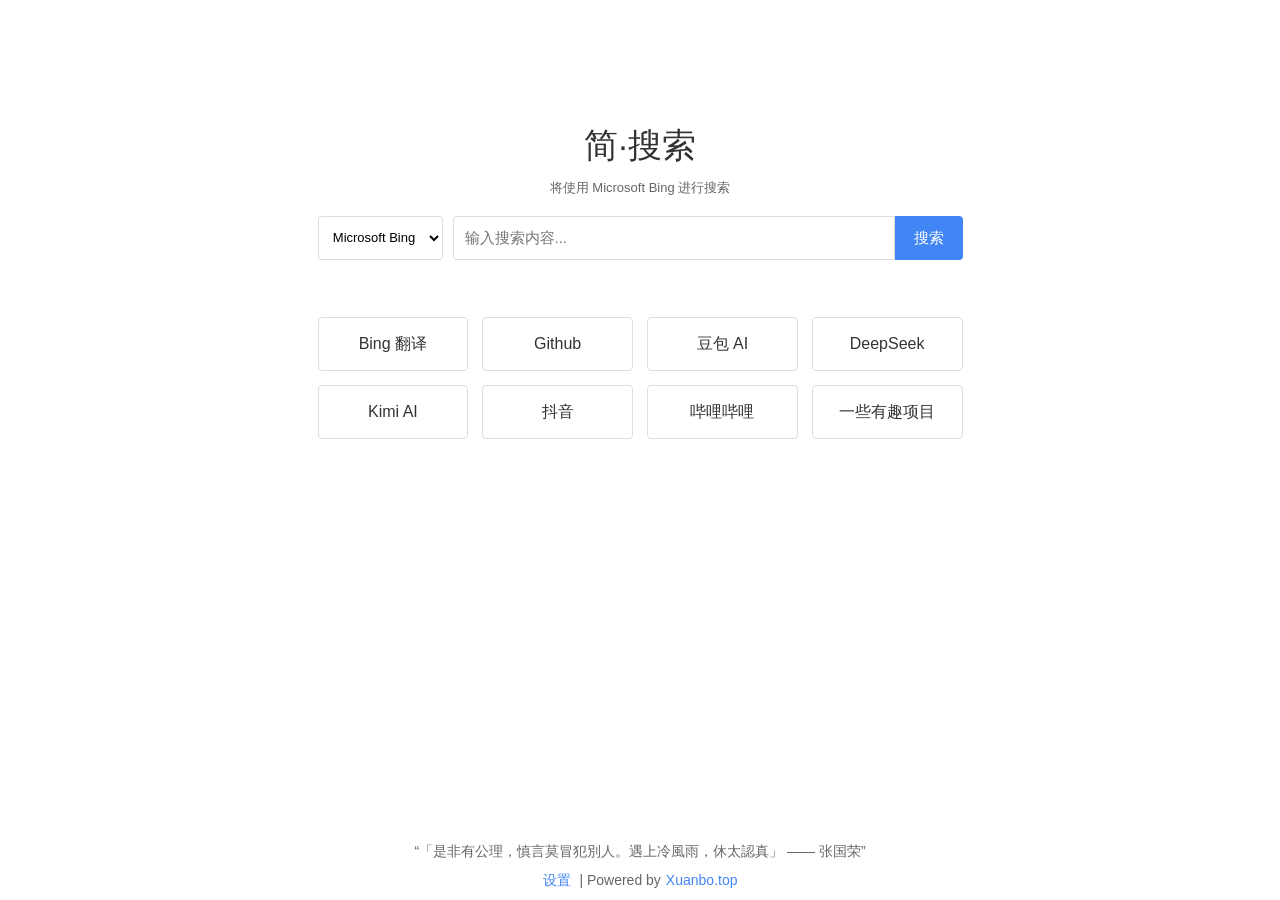
==== index.html @ 9888488c "Add files via upload" ====
<!DOCTYPE html>
<html lang="zh-CN">
<head>
    <meta charset="UTF-8">
    <script src="https://xuanbo.top/assets/simple-notice/index.js"></script>
    <meta name="viewport" content="width=device-width, initial-scale=1.0">
    <title>简·搜索</title>
    <script>
      // 立即设置主题防止闪烁
      // 1. 全局开启进度条
      SimpleNotify.configure({ showProgressBar: true });
      (function() {
          const savedTheme = localStorage.getItem('theme') || 'light';
          document.documentElement.setAttribute('data-bs-theme', savedTheme);
      })();

  </script>
    <link rel="stylesheet" href="style.css">
    <link rel="icon" href="./ico.png" type="image/png">
    <script src="UIsettings.js"></script>
    <script src="theme.js"></script>
</head>
<script>
if ('serviceWorker' in navigator) {
  window.addEventListener('load', function() {
    navigator.serviceWorker.register('/sw.js').then(function(registration) {
      console.log('ServiceWorker 注册成功:', registration.scope);
    }, function(err) {
      console.log('ServiceWorker 注册失败:', err);
    });
  });
}
</script>
<body>
    <div class="weather-display" id="weatherDisplay"></div>
    <div class="container">
        <h1 class="search-title">简·搜索</h1>
        <div class="search-subtitle" id="searchSubtitle">将使用 Microsoft Bing 进行搜索</div>
        
        <div class="search-row">
            <div class="engine-selector">
                <select id="engineSelect"></select>
            </div>
            <div class="search-box">
                <input type="text" id="searchInput" placeholder="输入搜索内容..." autocomplete="off" autofocus>
                <button id="searchButton">搜索</button>
            </div>
        </div>
        <ul id="suggestions"></ul>
        <br>
        <div class="quick-links" id="quickLinks"></div>
    </div>

    <div class="footer">
        <div class="hitokoto" id="hitokoto"></div>
        <div class="links">
            <a href="settings.html">设置</a> | Powered by<a href="http://xuanbo.top" target="_blank">Xuanbo.top</a>
        </div>
        <div class="links-OnlySettings">
            <a href="settings.html">设置</a>
        </div>
    </div>
    <script src="script.js"></script>
    <script src="title.js"></script>
</body>
</html>
---- style.css ----
/* 防止闪烁的基础样式 */
html {
    background-color: #fff;
    transition: background-color 0.2s ease;
}

html[data-bs-theme="dark"] {
    background-color: #1e1e1e;
}

/* 基础样式 */
body {
    font-family: 'Segoe UI', Tahoma, Geneva, Verdana, sans-serif;
    margin: 0;
    padding: 0;
    background: white;
    color: #333;
    display: flex;
    flex-direction: column;
    min-height: 100vh;
    overflow-x: hidden;
    transition: background-color 0.3s ease, color 0.3s ease;
}

/* 容器样式 */
.container {
    width: 95%;
    max-width: 665px;
    margin: 100px auto 20px;
    padding: 0 10px;
    flex: 1;
    box-sizing: border-box;
    transition: all 0.3s ease;
}

/* 搜索标题 */
.search-title {
    text-align: center;
    margin-bottom: 10px;
    font-weight: 100;
    font-family: 'Segoe UI', 'Microsoft YaHei', sans-serif;
    font-size: 34px;
    color: #333;
    transition: color 0.3s ease;
}

.search-subtitle {
    text-align: center;
    margin-bottom: 19px;
    color: #666;
    font-size: 13px;
    transition: color 0.3s ease;
}

/* 搜索框区域 */
.search-row {
    display: flex;
    align-items: center;
    margin-bottom: 10px;
    width: 100%;
}

.engine-selector {
    flex: 0 0 auto;
    margin-right: 10px;
    height: 44px;
}

.engine-selector select {
    height: 100%;
    padding: 0 10px;
    border: 1px solid #ddd;
    border-radius: 4px;
    background: white;
    font-size: 13px;
    min-width: 114px;
    width: auto;
    max-width: 190px;
    white-space: nowrap;
    overflow: hidden;
    text-overflow: ellipsis;
    line-height: 42px;
    text-align: center;
    text-align-last: center;
    -moz-text-align-last: center;
    transition: all 0.3s ease;
}

.search-box {
    display: flex;
    flex: 1;
    height: 44px;
}

#searchInput {
    flex: 1;
    padding: 11px;
    font-size: 15px;
    border: 1px solid #ddd;
    border-radius: 4px 0 0 4px;
    outline: none;
    height: 100%;
    box-sizing: border-box;
    line-height: 19px;
    transition: all 0.3s ease;
}

#searchButton {
    padding: 0 19px;
    background: #4285f4;
    color: white;
    border: none;
    border-radius: 0 4px 4px 0;
    cursor: pointer;
    font-size: 15px;
    height: 100%;
    line-height: 44px;
    transition: background-color 0.3s ease;
}

#searchButton:hover {
    background: #3367d6;
}

/* 搜索建议 */
#suggestions {
    list-style: none;
    padding: 0;
    margin: 5px 0 0 0;
    border: 1px solid #ddd;
    border-radius: 4px;
    box-shadow: 0 2px 4px rgba(0,0,0,0.1);
    display: none;
    position: absolute;
    width: calc(95% - 38px);
    max-width: 665px;
    z-index: 100;
    background: white;
    box-sizing: border-box;
    left: 50%;
    transform: translateX(-50%);
    transition: all 0.3s ease;
}

#suggestions li {
    padding: 10px;
    cursor: pointer;
    background: white;
    border-bottom: 1px solid #eee;
    overflow: hidden;
    text-overflow: ellipsis;
    white-space: nowrap;
    line-height: 1.5;
    transition: all 0.3s ease;
}

#suggestions li:hover {
    background-color: #f8f9fa;
}

#suggestions li:last-child {
    border-bottom: none;
}

/* 快捷链接 */
.quick-links {
    display: grid;
    grid-template-columns: repeat(4, 1fr);
    gap: 14px;
    margin-top: 29px;
}

.quick-link-item {
    background: white;
    padding: 14px;
    border-radius: 4px;
    cursor: pointer;
    transition: all 0.3s ease;
    border: 1px solid #dddddd;
    text-align: center;
    overflow: hidden;
    text-overflow: ellipsis;
    white-space: nowrap;
    line-height: 1.5;
}

.quick-link-item:hover {
    transform: translateY(-2px);
    box-shadow: 0 2px 5px rgba(0,0,0,0.15);
    border-color: #ddd;
}

/* 页脚 */
.footer {
    text-align: center;
    padding: 10px;
    margin-top: auto;
    color: #666;
    position: relative;
    bottom: 0;
    width: 100%;
    box-sizing: border-box;
    font-size: 14px;
    transition: color 0.3s ease;
}

.hitokoto {
    margin-bottom: 10px;
    quotes: "“" "”";
    padding: 0 20px;
    box-sizing: border-box;
    overflow: hidden;
    text-overflow: ellipsis;
    line-height: 1.5;
    transition: color 0.3s ease;
}

.hitokoto::before {
    content: open-quote;
}

.hitokoto::after {
    content: close-quote;
}

.links a {
    color: #4285f4;
    text-decoration: none;
    margin: 0 5px;
    transition: color 0.3s ease;
}

.links a:hover {
    text-decoration: underline;
}
.links-OnlySettings {
  display: none;
}
.links-OnlySettings a {
    color: #4285f4;
    text-decoration: none;
    margin: 0 5px;
    transition: color 0.3s ease;
}

.links-OnlySettings a:hover {
    text-decoration: underline;
}

/* 深色模式样式 */
[data-bs-theme="dark"] {
    --bg-color: #1e1e1e;
    --text-color: #e8eaed;
    --secondary-text: #9aa0a6;
    --input-bg: #2d2e30;
    --border-color: #3c4043;
    --hover-bg: #3c4043;
    --hover-border: #5f6368;
    --card-bg: #2b3035;
}

[data-bs-theme="dark"] body {
    background: var(--bg-color);
    color: var(--text-color);
}

[data-bs-theme="dark"] .search-title,
[data-bs-theme="dark"] .search-subtitle,
[data-bs-theme="dark"] .footer,
[data-bs-theme="dark"] .hitokoto {
    color: var(--text-color);
}

[data-bs-theme="dark"] .search-subtitle {
    color: var(--secondary-text);
}

[data-bs-theme="dark"] .engine-selector select,
[data-bs-theme="dark"] #searchInput,
[data-bs-theme="dark"] #suggestions,
[data-bs-theme="dark"] #suggestions li,
[data-bs-theme="dark"] .quick-link-item {
    background: var(--input-bg);
    border-color: var(--border-color);
    color: var(--text-color);
}

[data-bs-theme="dark"] #suggestions {
    box-shadow: 0 4px 6px rgba(0,0,0,0.3);
}

[data-bs-theme="dark"] #suggestions li:hover {
    background-color: var(--hover-bg);
}

[data-bs-theme="dark"] .quick-link-item:hover {
    box-shadow: 0 2px 8px rgba(0,0,0,0.4);
    border-color: var(--hover-border);
}

[data-bs-theme="dark"] .card {
    background-color: var(--card-bg);
    border-color: var(--border-color);
}

[data-bs-theme="dark"] .list-group-item {
    background-color: var(--card-bg);
    border-color: var(--border-color);
    color: var(--text-color);
}

/* 移动端适配 */
@media (max-width: 768px) {
    .container {
        margin: 30px auto 20px;
        padding: 0 10px;
        max-width: 95%;
    }
    
/*    .quick-links {
        display: none !important;
    }
*/    
    .search-title {
        font-size: 28px;
    }
    
    .search-row {
        flex-direction: column;
    }
    
    .engine-selector {
        width: 100%;
        margin-right: 0;
        margin-bottom: 10px;
        height: 40px;
    }
    
    .engine-selector select {
        width: 100%;
        max-width: 100%;
        line-height: 38px;
        height: 40px;
    }
    
    .search-box {
        width: 100%;
        height: 40px;
        display: flex;
    }
    
    #searchInput {
        flex: 1;
        height: 40px;
        padding: 10px;
        font-size: 15px;
        line-height: 20px;
        border-radius: 4px 0 0 4px;
    }
    
    #searchButton {
        height: 40px;
        line-height: 40px;
        padding: 0 15px;
        border-radius: 0 4px 4px 0;
        flex-shrink: 0;
    }
/*    
    #suggestions {
        display: none !important;
    }
*/    
    .footer {
        position: static;
        padding: 10px;
    }
}
/* UI 显示设置 */
[data-hide-links="true"] .links { display: none; }
[data-hide-links="true"] .links { display: none; }

/* 天气显示 */
.weather-display {
    position: fixed;
    top: 15px;
    left: 15px;
    padding: 8px 14px;
    background: var(--bs-body-bg);
    border: 1px solid var(--bs-border-color);
    font-size: 14px;
    color: var(--bs-body-color);
    z-index: 1000;
    cursor: default;
    user-select: none;
}

@media (max-width: 768px) {
    .weather-display {
        top: 10px;
        left: 10px;
        font-size: 12px;
        padding: 6px 10px;
    }
}
[data-hide-hitokoto="true"] .hitokoto { display: none; }
[data-hide-search-subtitle="true"] .search-subtitle { display: none; }
/* 确保选择器正确 */
[data-hide-search-title="true"] .search-title {
    display: none !important;
  }
[data-hide-links="true"] .links-OnlySettings {
  display: block; /* 这里使用了 none 的反义词 */
}
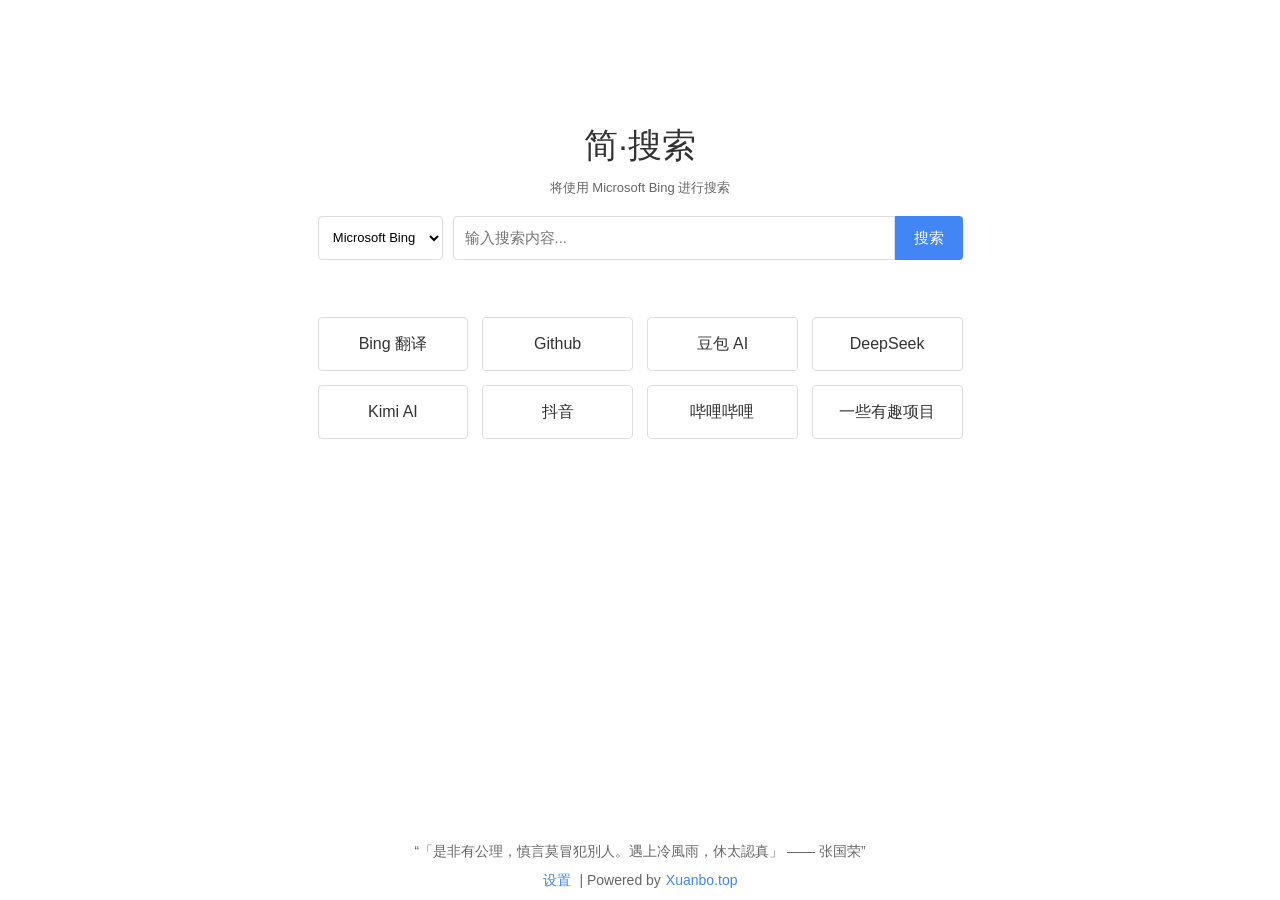
==== commit 35b8bb08: "Add files via upload" ====
--- a/index.html
+++ b/index.html
@@ -54,10 +54,10 @@
     <div class="footer">
         <div class="hitokoto" id="hitokoto"></div>
         <div class="links">
-            <a href="settings.html">设置</a> | Powered by<a href="http://xuanbo.top" target="_blank">Xuanbo.top</a>
+            <a href="./function/settings/index.html">设置</a> | Powered by<a href="http://xuanbo.top" target="_blank">Xuanbo.top</a>
         </div>
         <div class="links-OnlySettings">
-            <a href="settings.html">设置</a>
+            <a href="./function/settings/index.html">设置</a>
         </div>
     </div>
     <script src="script.js"></script>
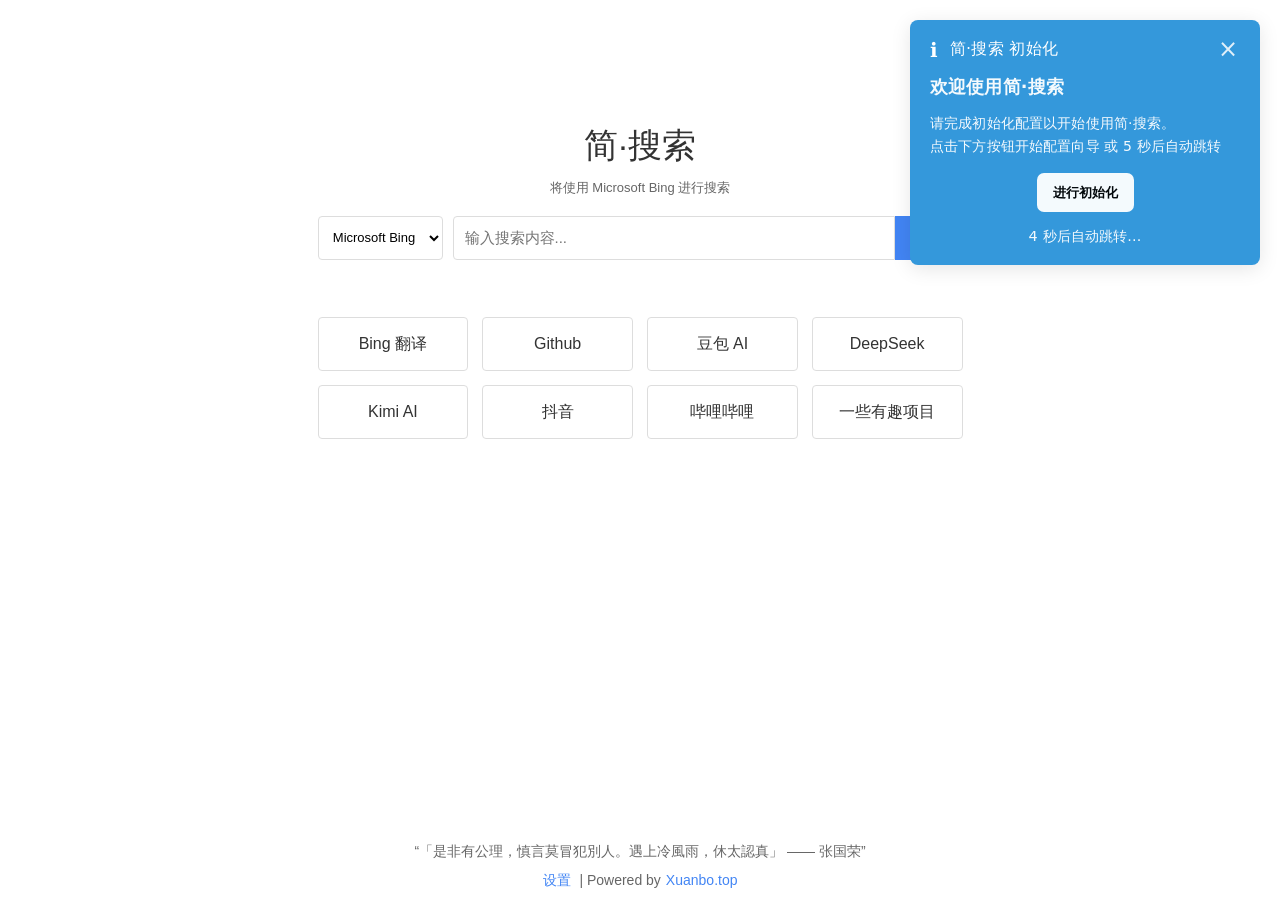
==== commit efd2cb20: "Add files via upload" ====
--- a/index.html
+++ b/index.html
@@ -2,7 +2,7 @@
 <html lang="zh-CN">
 <head>
     <meta charset="UTF-8">
-    <script src="https://xuanbo.top/assets/simple-notice/index.js"></script>
+    <script src="simple-notice/index.js"></script>
     <meta name="viewport" content="width=device-width, initial-scale=1.0">
     <title>简·搜索</title>
     <script>
@@ -19,11 +19,78 @@
     <link rel="icon" href="./ico.png" type="image/png">
     <script src="UIsettings.js"></script>
     <script src="theme.js"></script>
+    <style>
+        .settings-overlay {
+            position: fixed;
+            inset: 0;
+            background: rgba(0, 0, 0, 0.1);
+            display: flex;
+            align-items: center;
+            justify-content: center;
+            padding: 16px;
+            z-index: 1200;
+            backdrop-filter: blur(4px);
+        }
+        .settings-overlay.hidden {
+            display: none;
+        }
+        .settings-modal {
+            width: min(980px, 100%);
+            max-height: calc(100vh - 40px);
+            background: var(--bs-body-bg, #ffffff);
+            border-radius: 16px;
+            overflow: hidden;
+            box-shadow: 0 20px 60px rgba(0, 0, 0, 0.35);
+            border: 1px solid rgba(255,255,255,0.1);
+            display: flex;
+            flex-direction: column;
+        }
+        .settings-modal-header {
+            display: flex;
+            justify-content: space-between;
+            align-items: center;
+            padding: 0.85rem 1rem;
+            background: var(--bs-tertiary-bg, #f8f9fa);
+            border-bottom: 1px solid var(--bs-border-color, #dee2e6);
+        }
+        .settings-modal-title {
+            margin: 0;
+            font-size: 1rem;
+            font-weight: 600;
+            color: var(--bs-body-color, #222);
+        }
+        .settings-modal-close {
+            background: transparent;
+            border: 0;
+            color: var(--bs-body-color, #222);
+            font-size: 1.5rem;
+            line-height: 1;
+            cursor: pointer;
+            padding: 0;
+        }
+        .settings-modal iframe {
+            width: 100%;
+            height: calc(100vh - 76px);
+            border: 0;
+            background: transparent;
+        }
+        @media (max-width: 768px) {
+            .settings-modal {
+                width: 100%;
+                height: 100%;
+                max-height: none;
+                border-radius: 0;
+            }
+            .settings-modal iframe {
+                height: calc(100vh - 56px);
+            }
+        }
+    </style>
 </head>
 <script>
 if ('serviceWorker' in navigator) {
   window.addEventListener('load', function() {
-    navigator.serviceWorker.register('/sw.js').then(function(registration) {
+    navigator.serviceWorker.register('sw.js').then(function(registration) {
       console.log('ServiceWorker 注册成功:', registration.scope);
     }, function(err) {
       console.log('ServiceWorker 注册失败:', err);
@@ -54,10 +121,19 @@
     <div class="footer">
         <div class="hitokoto" id="hitokoto"></div>
         <div class="links">
-            <a href="./function/settings/index.html">设置</a> | Powered by<a href="http://xuanbo.top" target="_blank">Xuanbo.top</a>
+            <a href="./function/settings/index.html" class="open-settings-link">设置</a> | Powered by<a href="http://xuanbo.top" target="_blank">Xuanbo.top</a>
         </div>
         <div class="links-OnlySettings">
-            <a href="./function/settings/index.html">设置</a>
+            <a href="./function/settings/index.html" class="open-settings-link">设置</a>
+        </div>
+    </div>
+    <div id="settingsOverlay" class="settings-overlay hidden" aria-hidden="true">
+        <div class="settings-modal" role="dialog" aria-modal="true" aria-label="设置">
+            <div class="settings-modal-header">
+                <h2 class="settings-modal-title">设置</h2>
+                <button id="closeSettingsOverlay" class="settings-modal-close" type="button" aria-label="关闭设置">×</button>
+            </div>
+            <iframe id="settingsIframe" src="./function/settings/index.html" title="简·搜索 设置页面"></iframe>
         </div>
     </div>
     <script src="script.js"></script>
--- a/style.css
+++ b/style.css
@@ -5,9 +5,14 @@
 }
 
 html[data-bs-theme="dark"] {
-    background-color: #1e1e1e;
-}
-
+    background-color: var(--bg-color);
+}
+html[data-bs-theme="dark-Google"] {
+    background-color: var(--bg-color);
+}
+html[data-bs-theme="dark-Edge"] {
+    background-color: var(--bg-color);
+}
 /* 基础样式 */
 body {
     font-family: 'Segoe UI', Tahoma, Geneva, Verdana, sans-serif;
@@ -252,16 +257,75 @@
     --bg-color: #1e1e1e;
     --text-color: #e8eaed;
     --secondary-text: #9aa0a6;
-    --input-bg: #2d2e30;
+     --input-bg: #2d2e30;
     --border-color: #3c4043;
     --hover-bg: #3c4043;
     --hover-border: #5f6368;
     --card-bg: #2b3035;
-}
-
-[data-bs-theme="dark"] body {
-    background: var(--bg-color);
-    color: var(--text-color);
+    --bs-body-bg: #1e1e1e;
+    --bs-body-color: #e8eaed;
+    --bs-body-tertiary-bg: #2b3035;
+    --bs-tertiary-bg: #2b3035;
+    --bs-secondary-color: #9aa0a6;
+    --bs-border-color: #3c4043;
+    --bs-link-color: #8ab4f8;
+    --bs-form-control-bg: #2d2e30;
+    --bs-form-control-border-color: #3c4043;
+    --bs-form-control-color: #e8eaed;
+    --bs-form-select-bg: #2d2e30;
+    --bs-form-select-color: #e8eaed;
+}
+[data-bs-theme="dark-Google"] {
+    --bg-color: #323336;
+    --text-color: #e8eaed;
+    --secondary-text: #9aa0a6;
+    --input-bg: #414245;
+    --border-color: #3c4043;
+    --hover-bg: #3c4043;
+    --hover-border: #5f6368;
+    --card-bg: #2b3035;
+    --bs-body-bg: #323336;
+    --bs-body-color: #e8eaed;
+    --bs-body-tertiary-bg: #2b3035;
+    --bs-tertiary-bg: #2b3035;
+    --bs-secondary-color: #9aa0a6;
+    --bs-border-color: #3c4043;
+    --bs-link-color: #8ab4f8;
+    --bs-form-control-bg: #414245;
+    --bs-form-control-border-color: #3c4043;
+    --bs-form-control-color: #e8eaed;
+    --bs-form-select-bg: #414245;
+    --bs-form-select-color: #e8eaed;
+}
+[data-bs-theme="dark-Edge"] {
+    --bg-color: #333333;
+    --text-color: #e8eaed;
+    --secondary-text: #9aa0a6;
+    --input-bg: #3d3d3d;
+    --border-color: #3c4043;
+    --hover-bg: #3c4043;
+    --hover-border: #5f6368;
+    --card-bg: #2b3035;
+    --bs-body-bg: #333333;
+    --bs-body-color: #e8eaed;
+    --bs-body-tertiary-bg: #2b3035;
+    --bs-tertiary-bg: #2b3035;
+    --bs-secondary-color: #9aa0a6;
+    --bs-border-color: #3c4043;
+    --bs-link-color: #8ab4f8;
+    --bs-form-control-bg: #3d3d3d;
+    --bs-form-control-border-color: #3c4043;
+    --bs-form-control-color: #e8eaed;
+    --bs-form-select-bg: #3d3d3d;
+    --bs-form-select-color: #e8eaed;
+}
+
+[data-bs-theme="dark"] body,
+[data-bs-theme="dark"] body.bg-body-tertiary,
+[data-bs-theme="dark"] .bg-body-tertiary {
+    background: var(--bg-color) !important;
+    background-color: var(--bg-color) !important;
+    color: var(--text-color) !important;
 }
 
 [data-bs-theme="dark"] .search-title,
@@ -307,6 +371,146 @@
     background-color: var(--card-bg);
     border-color: var(--border-color);
     color: var(--text-color);
+}
+/* edge dark */
+[data-bs-theme="dark-Edge"] body,
+[data-bs-theme="dark-Edge"] body.bg-body-tertiary,
+[data-bs-theme="dark-Edge"] .bg-body-tertiary {
+    background: var(--bg-color) !important;
+    background-color: var(--bg-color) !important;
+    color: var(--text-color) !important;
+}
+
+[data-bs-theme="dark-Edge"] .search-title,
+[data-bs-theme="dark-Edge"] .search-subtitle,
+[data-bs-theme="dark-Edge"] .footer,
+[data-bs-theme="dark-Edge"] .hitokoto {
+    color: var(--text-color);
+}
+
+[data-bs-theme="dark-Edge"] .search-subtitle {
+    color: var(--secondary-text);
+}
+
+[data-bs-theme="dark-Edge"] .engine-selector select,
+[data-bs-theme="dark-Edge"] #searchInput,
+[data-bs-theme="dark-Edge"] #suggestions,
+[data-bs-theme="dark-Edge"] #suggestions li,
+[data-bs-theme="dark-Edge"] .quick-link-item {
+    background: var(--input-bg);
+    border-color: var(--border-color);
+    color: var(--text-color);
+}
+
+[data-bs-theme="dark-Edge"] #suggestions {
+    box-shadow: 0 4px 6px rgba(0,0,0,0.3);
+}
+
+[data-bs-theme="dark-Edge"] #suggestions li:hover {
+    background-color: var(--hover-bg);
+}
+
+[data-bs-theme="dark-Edge"] .quick-link-item:hover {
+    box-shadow: 0 2px 8px rgba(0,0,0,0.4);
+    border-color: var(--hover-border);
+}
+
+[data-bs-theme="dark-Edge"] .card {
+    background-color: var(--card-bg);
+    border-color: var(--border-color);
+}
+
+[data-bs-theme="dark-Edge"] .list-group-item {
+    background-color: var(--card-bg);
+    border-color: var(--border-color);
+    color: var(--text-color);
+}
+
+/* dark Google */
+[data-bs-theme="dark-Google"] body,
+[data-bs-theme="dark-Google"] body.bg-body-tertiary,
+[data-bs-theme="dark-Google"] .bg-body-tertiary {
+    background: var(--bg-color) !important;
+    background-color: var(--bg-color) !important;
+    color: var(--text-color) !important;
+}
+
+[data-bs-theme="dark-Google"] .search-title,
+[data-bs-theme="dark-Google"] .search-subtitle,
+[data-bs-theme="dark-Google"] .footer,
+[data-bs-theme="dark-Google"] .hitokoto {
+    color: var(--text-color);
+}
+
+[data-bs-theme="dark-Google"] .search-subtitle {
+    color: var(--secondary-text);
+}
+
+[data-bs-theme="dark-Google"] .engine-selector select,
+[data-bs-theme="dark-Google"] #searchInput,
+[data-bs-theme="dark-Google"] #suggestions,
+[data-bs-theme="dark-Google"] #suggestions li,
+[data-bs-theme="dark-Google"] .quick-link-item {
+    background: var(--input-bg);
+    border-color: var(--border-color);
+    color: var(--text-color);
+}
+
+[data-bs-theme="dark-Google"] #suggestions {
+    box-shadow: 0 4px 6px rgba(0,0,0,0.3);
+}
+
+[data-bs-theme="dark-Google"] #suggestions li:hover {
+    background-color: var(--hover-bg);
+}
+
+[data-bs-theme="dark-Google"] .quick-link-item:hover {
+    box-shadow: 0 2px 8px rgba(0,0,0,0.4);
+    border-color: var(--hover-border);
+}
+
+[data-bs-theme="dark-Google"] .card {
+    background-color: var(--card-bg);
+    border-color: var(--border-color);
+}
+
+[data-bs-theme="dark-Google"] .list-group-item {
+    background-color: var(--card-bg);
+    border-color: var(--border-color);
+    color: var(--text-color);
+}
+
+[data-bs-theme="dark"],
+[data-bs-theme="dark-Google"],
+[data-bs-theme="dark-Edge"] {
+    scrollbar-color: rgba(255,255,255,0.28) var(--bg-color);
+}
+
+[data-bs-theme="dark"] ::-webkit-scrollbar,
+[data-bs-theme="dark-Google"] ::-webkit-scrollbar,
+[data-bs-theme="dark-Edge"] ::-webkit-scrollbar {
+    width: 12px;
+    height: 12px;
+}
+
+[data-bs-theme="dark"] ::-webkit-scrollbar-track,
+[data-bs-theme="dark-Google"] ::-webkit-scrollbar-track,
+[data-bs-theme="dark-Edge"] ::-webkit-scrollbar-track {
+    background: var(--bg-color);
+}
+
+[data-bs-theme="dark"] ::-webkit-scrollbar-thumb,
+[data-bs-theme="dark-Google"] ::-webkit-scrollbar-thumb,
+[data-bs-theme="dark-Edge"] ::-webkit-scrollbar-thumb {
+    background-color: rgba(255,255,255,0.22);
+    border-radius: 999px;
+    border: 3px solid var(--bg-color);
+}
+
+[data-bs-theme="dark"] ::-webkit-scrollbar-thumb:hover,
+[data-bs-theme="dark-Google"] ::-webkit-scrollbar-thumb:hover,
+[data-bs-theme="dark-Edge"] ::-webkit-scrollbar-thumb:hover {
+    background-color: rgba(255,255,255,0.32);
 }
 
 /* 移动端适配 */
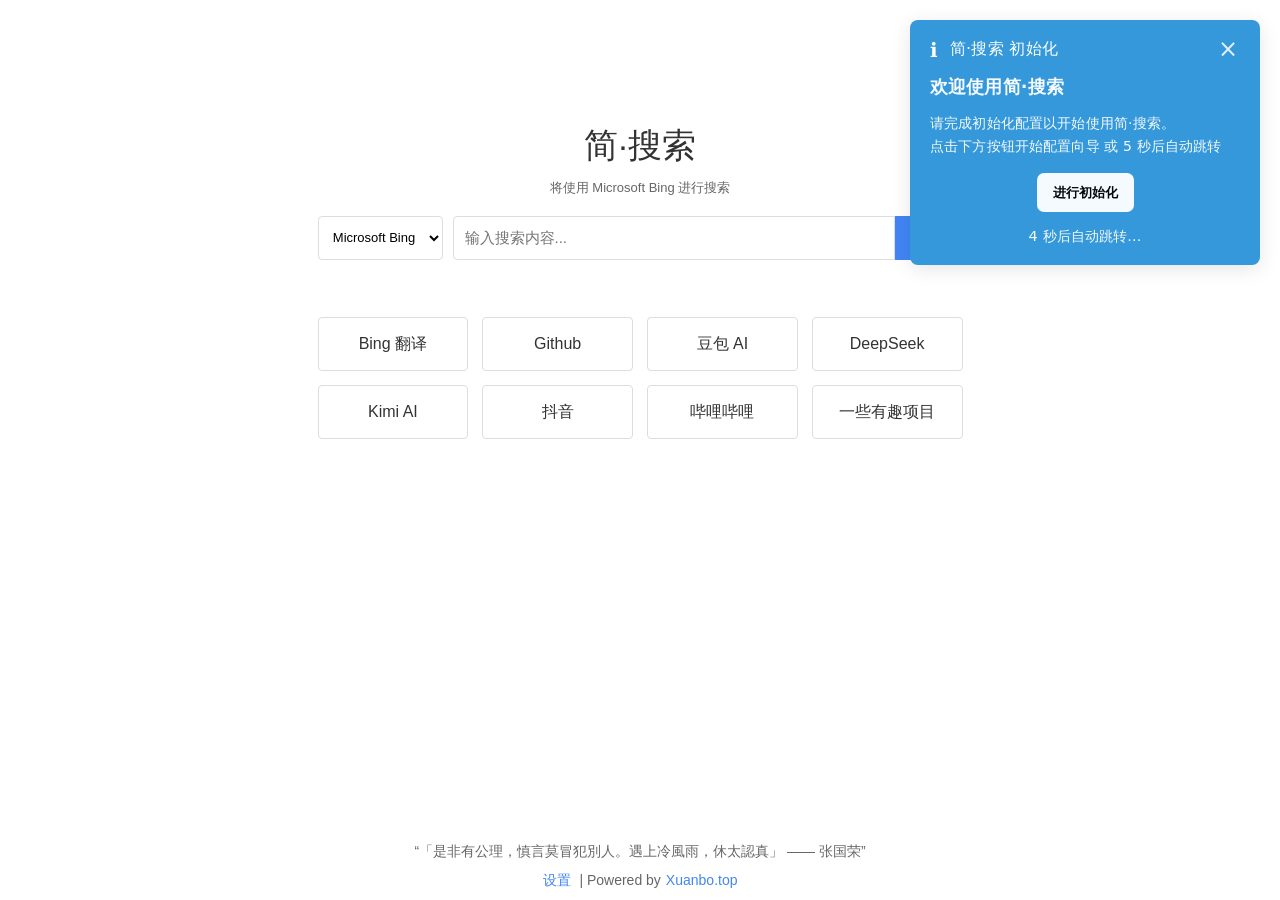
==== commit dbae567e: "Update index.html" ====
--- a/index.html
+++ b/index.html
@@ -121,10 +121,10 @@
     <div class="footer">
         <div class="hitokoto" id="hitokoto"></div>
         <div class="links">
-            <a href="./function/settings/index.html" class="open-settings-link">设置</a> | Powered by<a href="http://xuanbo.top" target="_blank">Xuanbo.top</a>
+            <a href="./function/settings/" class="open-settings-link">设置</a> | Powered by<a href="http://xuanbo.top" target="_blank">Xuanbo.top</a>
         </div>
         <div class="links-OnlySettings">
-            <a href="./function/settings/index.html" class="open-settings-link">设置</a>
+            <a href="./function/settings/" class="open-settings-link">设置</a>
         </div>
     </div>
     <div id="settingsOverlay" class="settings-overlay hidden" aria-hidden="true">
@@ -133,10 +133,10 @@
                 <h2 class="settings-modal-title">设置</h2>
                 <button id="closeSettingsOverlay" class="settings-modal-close" type="button" aria-label="关闭设置">×</button>
             </div>
-            <iframe id="settingsIframe" src="./function/settings/index.html" title="简·搜索 设置页面"></iframe>
+            <iframe id="settingsIframe" src="./function/settings/" title="简·搜索 设置页面"></iframe>
         </div>
     </div>
     <script src="script.js"></script>
     <script src="title.js"></script>
 </body>
-</html>+</html>
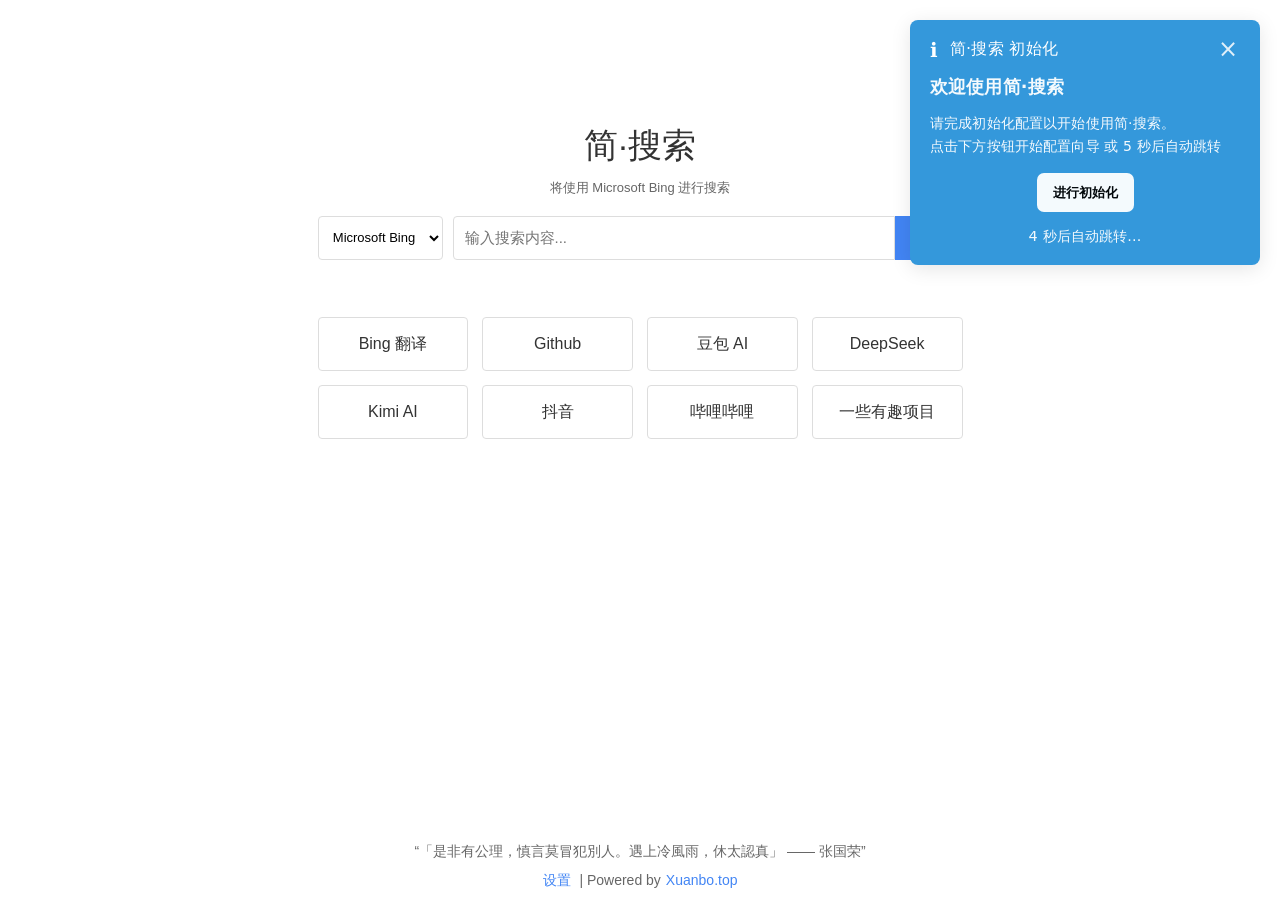
==== commit 12f66fbb: "Add files via upload" ====
--- a/index.html
+++ b/index.html
@@ -121,10 +121,10 @@
     <div class="footer">
         <div class="hitokoto" id="hitokoto"></div>
         <div class="links">
-            <a href="./function/settings/" class="open-settings-link">设置</a> | Powered by<a href="http://xuanbo.top" target="_blank">Xuanbo.top</a>
+            <a href="./function/settings/index.html" class="open-settings-link">设置</a> | Powered by<a href="http://xuanbo.top" target="_blank">Xuanbo.top</a>
         </div>
         <div class="links-OnlySettings">
-            <a href="./function/settings/" class="open-settings-link">设置</a>
+            <a href="./function/settings/index.html" class="open-settings-link">设置</a>
         </div>
     </div>
     <div id="settingsOverlay" class="settings-overlay hidden" aria-hidden="true">
@@ -133,10 +133,10 @@
                 <h2 class="settings-modal-title">设置</h2>
                 <button id="closeSettingsOverlay" class="settings-modal-close" type="button" aria-label="关闭设置">×</button>
             </div>
-            <iframe id="settingsIframe" src="./function/settings/" title="简·搜索 设置页面"></iframe>
+            <iframe id="settingsIframe" src="./function/settings/index.html" title="简·搜索 设置页面"></iframe>
         </div>
     </div>
     <script src="script.js"></script>
     <script src="title.js"></script>
 </body>
-</html>
+</html>
